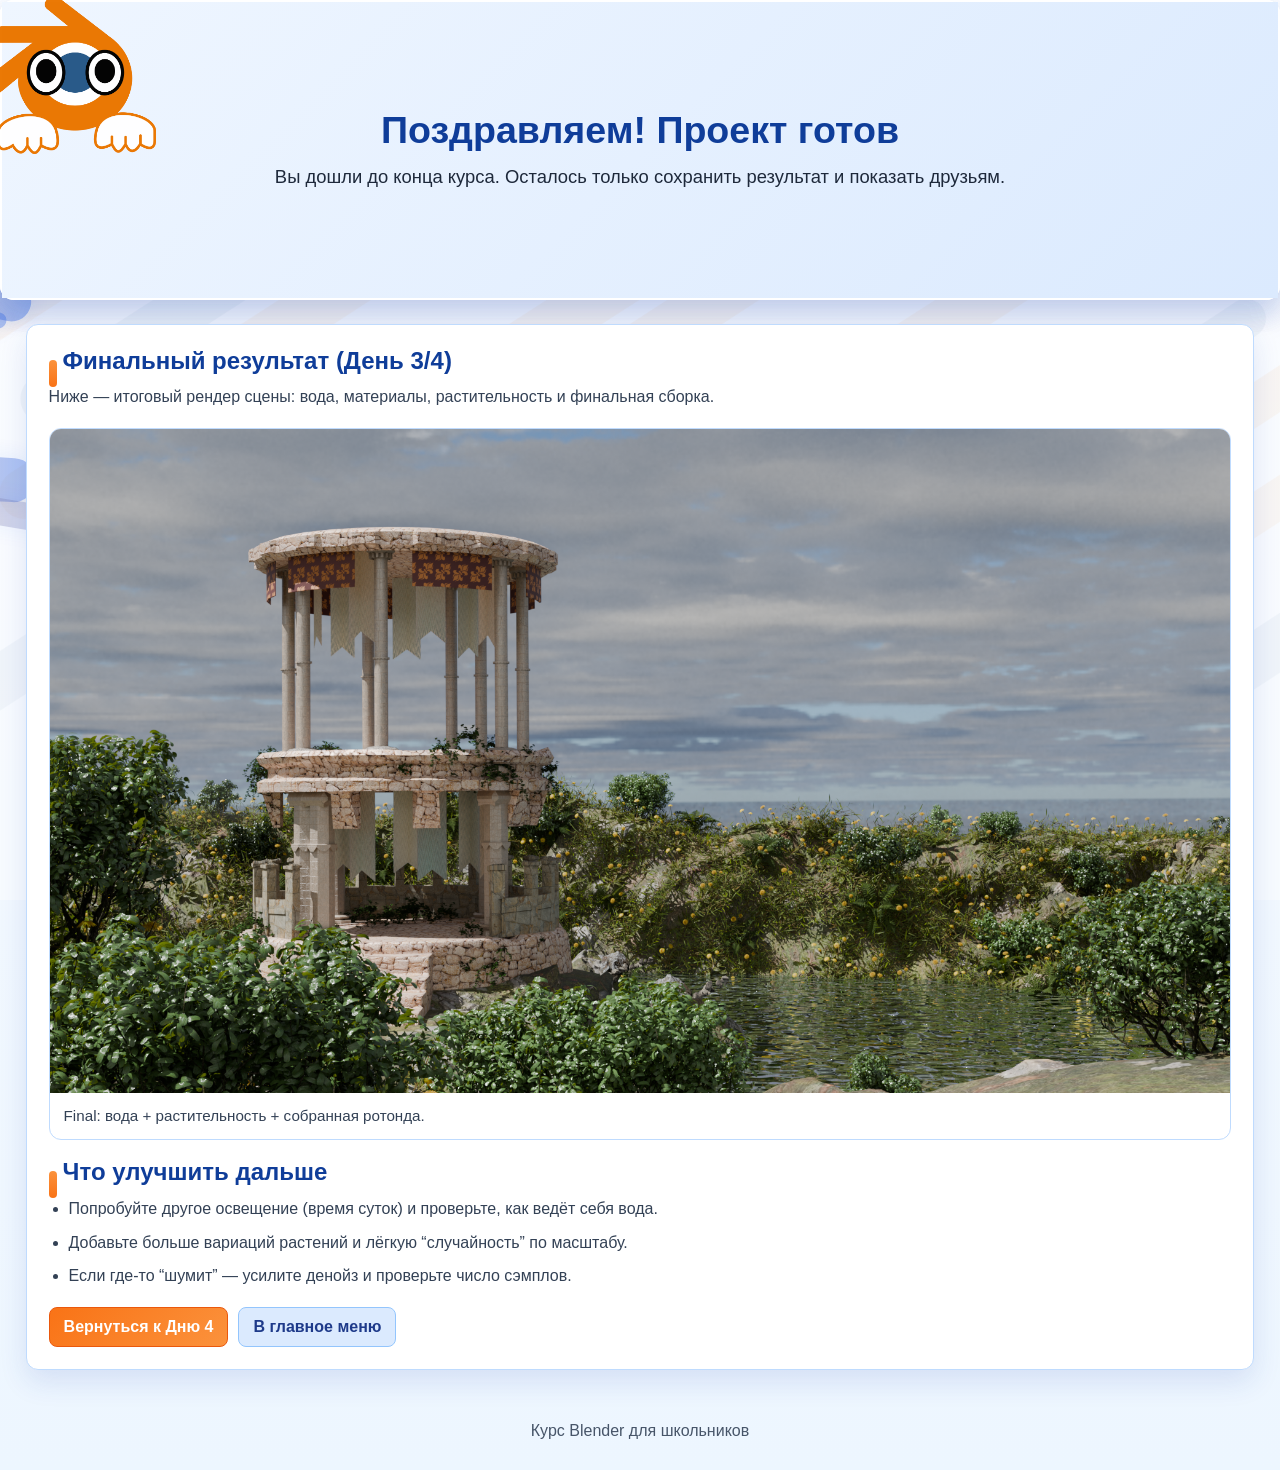
==== congrats.html @ 189730bf "Add files via upload" ====
<!DOCTYPE html>
<html lang="ru">
<head>
  <meta charset="UTF-8">
  <meta name="viewport" content="width=device-width, initial-scale=1.0">
  <title>Поздравляем! Blender курс</title>
  <link rel="stylesheet" href="styles.css">
</head>
<body class="congrats-page">
  <header class="hero">
    <div class="hero-content">
      <h1>Поздравляем! Проект готов</h1>
      <p>Вы дошли до конца курса. Осталось только сохранить результат и показать друзьям.</p>
    </div>
  </header>

  <main class="container">
    <section class="day-card">
      <h2>Финальный результат (День 3/4)</h2>
      <p class="lesson-intro">Ниже — итоговый рендер сцены: вода, материалы, растительность и финальная сборка.</p>

      <figure class="final-render-figure">
        <img src="RenderFinal.png" alt="Финальный рендер третьего дня">
        <figcaption>Final: вода + растительность + собранная ротонда.</figcaption>
      </figure>

      <h2>Что улучшить дальше</h2>
      <ul class="steps">
        <li>Попробуйте другое освещение (время суток) и проверьте, как ведёт себя вода.</li>
        <li>Добавьте больше вариаций растений и лёгкую “случайность” по масштабу.</li>
        <li>Если где-то “шумит” — усилите денойз и проверьте число сэмплов.</li>
      </ul>

      <div class="nav-buttons">
        <a class="btn btn-primary" href="day4.html">Вернуться к Дню 4</a>
        <a class="btn btn-secondary" href="index.html">В главное меню</a>
      </div>
    </section>
  </main>

  <footer>Курс Blender для школьников</footer>
  <script src="viewer.js"></script>
</body>
</html>
---- styles.css ----
* {
  box-sizing: border-box;
}

body {
  margin: 0;
  font-family: Arial, Helvetica, sans-serif;
  color: #1f2937;
  background: linear-gradient(180deg, #f8fbff 0%, #edf6ff 100%);
  overflow-x: hidden;
}

header,
main,
footer {
  position: relative;
  z-index: 1;
}

body::before {
  content: "";
  position: fixed;
  inset: 0;
  background:
    linear-gradient(rgba(255, 255, 255, 0.86), rgba(255, 255, 255, 0.92)),
    url("Fon3.png") center/cover no-repeat,
    url("Fon.png") center/cover no-repeat;
  opacity: 0.42;
  pointer-events: none;
  z-index: 0;
}

.flow-bars {
  position: fixed;
  inset: 0;
  overflow: hidden;
  pointer-events: none;
  z-index: 0;
}

.flow-bar {
  position: absolute;
  left: -45vw;
  top: var(--top, 50%);
  width: var(--w, 320px);
  height: var(--h, 24px);
  border-radius: 999px;
  opacity: var(--opacity, 0.38);
  background: linear-gradient(
    90deg,
    rgba(249, 115, 22, 0.92),
    rgba(251, 146, 60, 0.88) 45%,
    rgba(37, 99, 235, 0.82)
  );
  box-shadow: 0 0 24px rgba(37, 99, 235, 0.2);
  transform: rotate(var(--rot, -6deg));
  animation: flowToEdge var(--dur, 20s) linear infinite;
  animation-delay: var(--delay, 0s);
}

@keyframes flowToEdge {
  from {
    transform: translateX(0) translateY(0) rotate(var(--rot, -6deg));
  }
  to {
    transform: translateX(160vw) translateY(var(--driftY, 0px)) rotate(var(--rot, -6deg));
  }
}

@media (prefers-reduced-motion: reduce) {
  .flow-bar {
    animation: none;
  }
}

code {
  background: #fff7ed;
  border: 1px solid #fdba74;
  padding: 2px 6px;
  border-radius: 8px;
  color: #9a3412;
  font-family: ui-monospace, SFMono-Regular, Menlo, Monaco, Consolas, "Liberation Mono", "Courier New", monospace;
  font-size: 0.95em;
}

.hero a:hover,
a:hover {
  color: #1d4ed8;
  text-decoration: underline;
}

.tip-word {
  color: #1d4ed8;
  font-weight: 800;
  text-decoration: underline dotted !important;
  cursor: pointer;
}

.tip-word:focus {
  outline: 2px solid rgba(96, 165, 250, 0.55);
  outline-offset: 3px;
  border-radius: 6px;
}

.tip-bubble {
  position: fixed;
  z-index: 10000;
  max-width: 360px;
  padding: 10px 12px;
  border-radius: 12px;
  background: #ffffff;
  border: 1px solid #93c5fd;
  color: #1f2937;
  line-height: 1.35;
  box-shadow: 0 18px 50px rgba(0, 0, 0, 0.45);
  opacity: 0;
  transform: translateY(6px);
  pointer-events: none;
  transition: opacity 0.12s ease, transform 0.12s ease;
}

.tip-bubble.is-visible {
  opacity: 1;
  transform: translateY(0);
}

.hero {
  position: relative;
  min-height: 300px;
  display: flex;
  align-items: center;
  justify-content: center;
  text-align: center;
  color: #0f172a;
  overflow: visible;
  border: 2px solid rgba(255, 255, 255, 0.98);
  border-radius: 14px;
  box-shadow: 0 14px 30px rgba(30, 64, 175, 0.15);
}

.hero::before {
  content: "";
  position: absolute;
  inset: 0;
  background: linear-gradient(135deg, #eff6ff, #dbeafe);
  z-index: 0;
}

.hero::after {
  content: "";
  position: absolute;
  inset: -6px -36px -34px -36px;
  background-image: url("mascot-left.png"), url("mascot-right.png");
  background-repeat: no-repeat, no-repeat;
  background-position: left 12px calc(100% - 12px), right 12px calc(100% - 12px);
  background-size: min(190px, 22vw), min(190px, 22vw);
  opacity: 0.98;
  pointer-events: none;
  z-index: 1;
}

.hero-content::before {
  content: none;
}

.hero-content > * {
  position: relative;
  z-index: 1;
}

.hero-content {
  position: relative;
  z-index: 2;
  padding: 20px;
  max-width: 1100px;
  text-shadow: none;
}

.hero-day-image {
  display: block;
  width: min(520px, 90%);
  height: auto;
  margin: 0 auto 14px;
  border-radius: 10px;
  border: 1px solid rgba(148, 163, 184, 0.45);
  box-shadow: 0 10px 30px rgba(0, 0, 0, 0.35);
}

.hero h1 {
  margin: 0 0 12px;
  font-size: 2rem;
  color: #0f3d99;
}

.hero p {
  margin: 0;
  font-size: 1.05rem;
  line-height: 1.45;
  color: #1e293b;
}

.container {
  width: min(1400px, 96%);
  margin: 0 auto;
}

.day3-page .container {
  width: min(1400px, 96%);
}

.menu-section {
  margin: 28px auto;
}

.menu-section h2,
.day-card h2 {
  color: #0f3d99;
}

.menu-grid {
  display: grid;
  grid-template-columns: repeat(auto-fit, minmax(180px, 1fr));
  gap: 12px;
}

.menu-link {
  display: block;
  padding: 14px 12px;
  border-radius: 10px;
  text-decoration: none;
  color: #9a3412;
  background: linear-gradient(135deg, #fff7ed, #ffedd5);
  border: 1px solid #fdba74;
  font-weight: 700;
  text-align: center;
  transition: transform 0.15s ease, background 0.15s ease, border-color 0.15s ease;
}

.menu-link:hover {
  transform: translateY(-2px);
  background: linear-gradient(135deg, #ffedd5, #fed7aa);
  border-color: #f97316;
}

.menu-link.active {
  background: linear-gradient(135deg, #f97316, #fb923c);
  border-color: #ea580c;
  color: #ffffff;
}

.day-card {
  background: #ffffff;
  border: 1px solid #bfdbfe;
  border-radius: 12px;
  padding: 18px;
  margin: 24px auto 30px;
  box-shadow: 0 12px 28px rgba(30, 64, 175, 0.12);
}

.day-card h2 {
  margin-top: 18px;
  margin-bottom: 10px;
  padding-left: 14px;
  position: relative;
}

.day-card h2::before {
  content: "";
  position: absolute;
  left: 0;
  top: 0.55em;
  width: 8px;
  height: 1.1em;
  background: linear-gradient(180deg, #fb923c, #f97316);
  border-radius: 6px;
}

.day-card h2:first-of-type {
  margin-top: 0;
}

.steps {
  margin: 10px 0 0;
  padding-left: 20px;
  line-height: 1.6;
  color: #334155;
}

.steps li + li {
  margin-top: 8px;
}

.nav-buttons {
  display: flex;
  gap: 10px;
  flex-wrap: wrap;
  margin-top: 18px;
}

.btn {
  display: inline-block;
  padding: 10px 14px;
  border-radius: 8px;
  text-decoration: none;
  font-weight: 700;
  border: 1px solid transparent;
}

.btn-primary {
  background: linear-gradient(135deg, #f97316, #fb923c);
  color: #fff;
  border-color: #ea580c;
}

.btn-secondary {
  background: #dbeafe;
  color: #1e3a8a;
  border-color: #93c5fd;
}

footer {
  text-align: center;
  color: #475569;
  padding: 22px 10px 30px;
}

.lesson-images {
  display: grid;
  grid-template-columns: repeat(auto-fit, minmax(320px, 1fr));
  gap: 16px;
  margin-top: 10px;
}

@media (min-width: 1200px) {
  .hero h1 {
    font-size: 2.35rem;
  }

  .hero p {
    font-size: 1.15rem;
  }

  .day-card {
    padding: 22px;
  }

  .menu-grid {
    grid-template-columns: repeat(auto-fit, minmax(220px, 1fr));
    gap: 14px;
  }
}

.lesson-figure {
  margin: 0;
  background: #ffffff;
  border: 1px solid #bfdbfe;
  border-radius: 10px;
  overflow: hidden;
  scroll-margin-top: 1.25rem;
}

.lesson-figure img {
  display: block;
  width: 100%;
  height: auto;
  cursor: zoom-in;
}

.lesson-figure figcaption {
  padding: 10px;
  color: #334155;
  line-height: 1.45;
  font-size: 0.92rem;
}

.final-render-figure {
  margin: 18px 0 4px;
  background: #ffffff;
  border: 1px solid #bfdbfe;
  border-radius: 12px;
  overflow: hidden;
}

.final-render-figure img {
  display: block;
  width: 100%;
  height: auto;
}

.day3-page .final-render-figure {
  max-width: 1300px;
  margin-left: auto;
  margin-right: auto;
}

.final-render-figure figcaption {
  padding: 12px 14px;
  color: #334155;
  line-height: 1.45;
  font-size: 0.95rem;
}

.lesson-intro {
  margin: 0 0 12px;
  color: #334155;
  line-height: 1.55;
}

.img-modal-backdrop {
  position: fixed;
  inset: 0;
  background: rgba(15, 23, 42, 0.82);
  display: none;
  z-index: 9999;
  padding: 16px;
}

.img-modal-backdrop.is-open {
  display: flex;
  align-items: center;
  justify-content: center;
}

.img-modal-content {
  position: relative;
  width: min(1100px, 95vw);
  max-height: 92vh;
  overflow: auto;
}

.img-modal-content img {
  display: block;
  width: 100%;
  height: auto;
  border-radius: 12px;
}

.img-modal-close {
  position: absolute;
  top: 12px;
  right: 12px;
  width: 36px;
  height: 36px;
  border-radius: 999px;
  border: 1px solid #334155;
  background: #0f172a;
  color: #f8fafc;
  font-size: 20px;
  font-weight: bold;
  line-height: 1;
  cursor: pointer;
  display: flex;
  align-items: center;
  justify-content: center;
  z-index: 10;
}

.img-modal-close:hover {
  border-color: #60a5fa;
  background: #1e293b;
}

.course-plan {
  margin: 8px 0 0;
  padding-left: 20px;
  line-height: 1.65;
  color: #334155;
}

.course-plan li + li {
  margin-top: 6px;
}

.course-plan a {
  color: #1d4ed8;
  font-weight: 700;
  text-decoration: none;
}

.course-plan a:hover {
  text-decoration: underline;
}

.course-pizza {
  margin: 0 0 16px;
  border: 2px solid rgba(255, 255, 255, 0.98);
  background: #ffffff;
  border-radius: 12px;
  overflow: hidden;
  box-shadow: 0 16px 28px rgba(30, 64, 175, 0.14);
}

.course-pizza img {
  display: block;
  width: 100%;
  max-height: 380px;
  object-fit: contain;
  background: linear-gradient(180deg, #ffffff, #fff7ed);
}

.course-pizza figcaption {
  padding: 10px 12px;
  color: #334155;
  font-size: 0.92rem;
}

@media (max-width: 900px) {
  .hero::after {
    inset: -4px -18px -26px -18px;
    background-size: min(130px, 24vw), min(130px, 24vw);
    background-position: left 8px calc(100% - 8px), right 8px calc(100% - 8px);
    opacity: 0.9;
  }
}

@media (max-width: 640px) {
  .hero::after {
    display: none;
  }
}
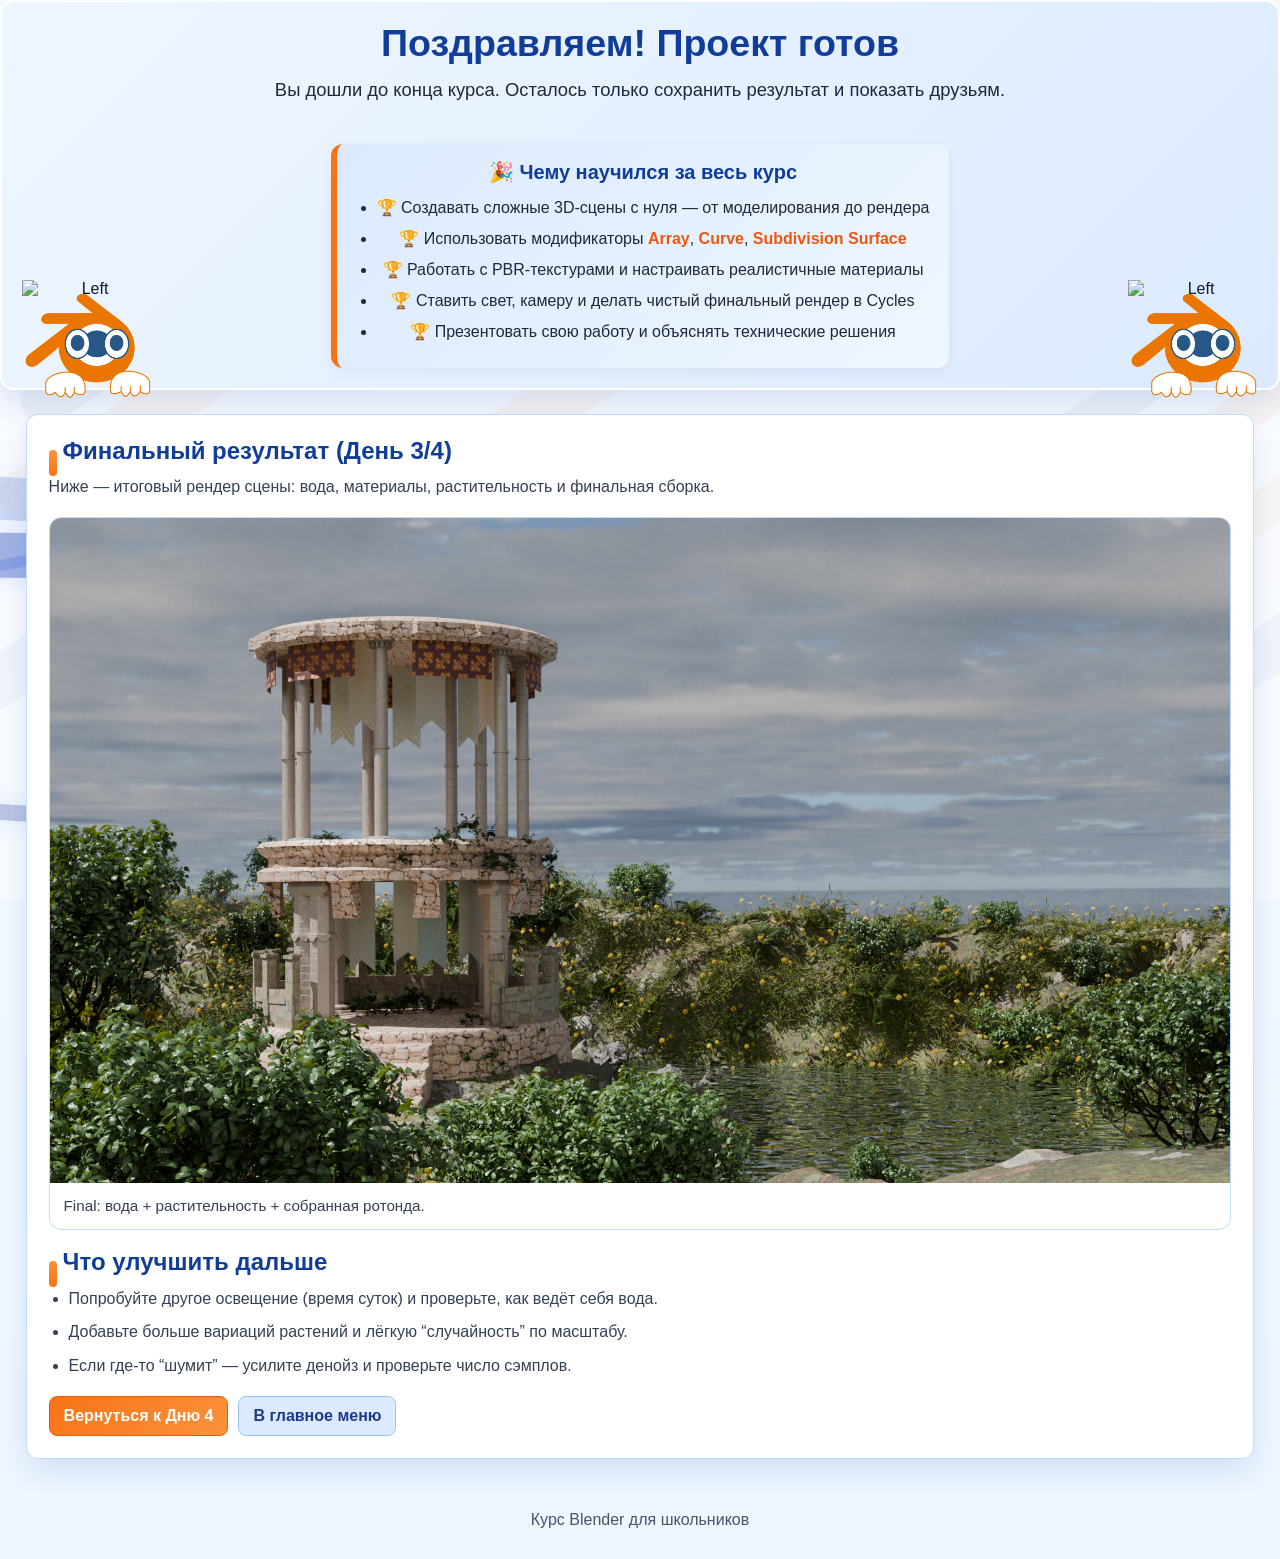
==== commit 0b020e78: "Add files via upload" ====
--- a/congrats.html
+++ b/congrats.html
@@ -11,6 +11,26 @@
     <div class="hero-content">
       <h1>Поздравляем! Проект готов</h1>
       <p>Вы дошли до конца курса. Осталось только сохранить результат и показать друзьям.</p>
+    </div>
+    <div class="day-goals">
+      <h3>🎉 Чему научился за весь курс</h3>
+      <ul>
+        <li>🏆 Создавать сложные 3D-сцены с нуля — от моделирования до рендера</li>
+        <li>🏆 Использовать модификаторы <strong>Array</strong>, <strong>Curve</strong>, <strong>Subdivision Surface</strong></li>
+        <li>🏆 Работать с PBR-текстурами и настраивать реалистичные материалы</li>
+        <li>🏆 Ставить свет, камеру и делать чистый финальный рендер в Cycles</li>
+        <li>🏆 Презентовать свою работу и объяснять технические решения</li>
+      </ul>
+    </div>
+    <div class="mascots-container">
+      <div class="mascot-left-side">
+        <img class="left-img" src="Mascot-Left.png" alt="Left">
+        <img class="right-img" src="Mascot-Right.png" alt="Right">
+      </div>
+      <div class="mascot-right-side">
+        <img class="right-img" src="Mascot-Right.png" alt="Right">
+        <img class="left-img" src="Mascot-Left.png" alt="Left">
+      </div>
     </div>
   </header>
 
@@ -41,5 +61,4 @@
   <footer>Курс Blender для школьников</footer>
   <script src="viewer.js"></script>
 </body>
-</html>
-
+</html>
--- a/styles.css
+++ b/styles.css
@@ -126,8 +126,9 @@
 
 .hero {
   position: relative;
-  min-height: 300px;
+  min-height: 380px;
   display: flex;
+  flex-direction: column;
   align-items: center;
   justify-content: center;
   text-align: center;
@@ -136,36 +137,143 @@
   border: 2px solid rgba(255, 255, 255, 0.98);
   border-radius: 14px;
   box-shadow: 0 14px 30px rgba(30, 64, 175, 0.15);
-}
-
-.hero::before {
-  content: "";
+  background: linear-gradient(135deg, #eff6ff, #dbeafe);
+}
+
+/* Контейнер для маскотов внутри hero */
+.hero .mascots-container {
   position: absolute;
-  inset: 0;
-  background: linear-gradient(135deg, #eff6ff, #dbeafe);
-  z-index: 0;
-}
-
-.hero::after {
-  content: "";
-  position: absolute;
-  inset: -6px -36px -34px -36px;
-  background-image: url("mascot-left.png"), url("mascot-right.png");
-  background-repeat: no-repeat, no-repeat;
-  background-position: left 12px calc(100% - 12px), right 12px calc(100% - 12px);
-  background-size: min(190px, 22vw), min(190px, 22vw);
-  opacity: 0.98;
+  bottom: -22px;
+  left: 0;
+  right: 0;
   pointer-events: none;
   z-index: 1;
 }
 
+/* Левая сторона */
+.hero .mascot-left-side {
+  position: absolute;
+  left: 20px;
+  bottom: 0;
+  width: min(130px, 18vw);
+  height: min(130px, 18vw);
+}
+
+/* Правая сторона */
+.hero .mascot-right-side {
+  position: absolute;
+  right: 20px;
+  bottom: 0;
+  width: min(130px, 18vw);
+  height: min(130px, 18vw);
+}
+
+/* Все картинки */
+.hero .mascot-left-side img,
+.hero .mascot-right-side img {
+  position: absolute;
+  top: 0;
+  left: 0;
+  width: 100%;
+  height: auto;
+  display: block;
+}
+
+/* Левая сторона: сначала показываем Mascot-Left, потом Mascot-Right */
+.hero .mascot-left-side .left-img {
+  animation: showLeftFirst 6s infinite;
+}
+
+.hero .mascot-left-side .right-img {
+  animation: showLeftSecond 6s infinite;
+}
+
+/* Правая сторона: сначала показываем Mascot-Right, потом Mascot-Left */
+.hero .mascot-right-side .right-img {
+  animation: showRightFirst 6s infinite;
+}
+
+.hero .mascot-right-side .left-img {
+  animation: showRightSecond 6s infinite;
+}
+
+@keyframes showLeftFirst {
+  0%, 45% {
+    opacity: 1;
+  }
+  50%, 100% {
+    opacity: 0;
+  }
+}
+
+@keyframes showLeftSecond {
+  0%, 45% {
+    opacity: 0;
+  }
+  50%, 100% {
+    opacity: 1;
+  }
+}
+
+@keyframes showRightFirst {
+  0%, 45% {
+    opacity: 1;
+  }
+  50%, 100% {
+    opacity: 0;
+  }
+}
+
+@keyframes showRightSecond {
+  0%, 45% {
+    opacity: 0;
+  }
+  50%, 100% {
+    opacity: 1;
+  }
+}
+
+/* Блок целей дня — под шапкой */
+.day-goals {
+  background: linear-gradient(135deg, #dbeafe, #eff6ff);
+  border-left: 6px solid #f97316;
+  border-radius: 12px;
+  padding: 16px 20px;
+  margin: 20px auto;
+  max-width: 900px;
+  box-shadow: 0 4px 12px rgba(0, 0, 0, 0.05);
+  position: relative;
+  z-index: 5;
+}
+
+.day-goals h3 {
+  margin: 0 0 12px 0;
+  color: #0f3d99;
+  font-size: 1.25rem;
+}
+
+.day-goals ul {
+  margin: 0;
+  padding-left: 20px;
+}
+
+.day-goals li {
+  margin: 8px 0;
+  color: #1e293b;
+  line-height: 1.45;
+}
+
+.day-goals li strong {
+  color: #ea580c;
+}
+
 .hero-content::before {
   content: none;
 }
 
 .hero-content > * {
   position: relative;
-  z-index: 1;
+  z-index: 2;
 }
 
 .hero-content {
@@ -505,16 +613,35 @@
 }
 
 @media (max-width: 900px) {
-  .hero::after {
-    inset: -4px -18px -26px -18px;
-    background-size: min(130px, 24vw), min(130px, 24vw);
-    background-position: left 8px calc(100% - 8px), right 8px calc(100% - 8px);
-    opacity: 0.9;
+  .hero .mascot-left-side,
+  .hero .mascot-right-side {
+    width: min(100px, 15vw);
+    height: min(100px, 15vw);
+  }
+  .hero .mascot-left-side {
+    left: 10px;
+  }
+  .hero .mascot-right-side {
+    right: 10px;
+  }
+  .day-goals {
+    margin: 20px 15px;
   }
 }
 
 @media (max-width: 640px) {
-  .hero::after {
-    display: none;
+  .hero .mascot-left-side,
+  .hero .mascot-right-side {
+    width: min(75px, 13vw);
+    height: min(75px, 13vw);
+  }
+  .hero .mascot-left-side {
+    left: 6px;
+  }
+  .hero .mascot-right-side {
+    right: 6px;
+  }
+  .day-goals {
+    margin: 20px 10px;
   }
 }
